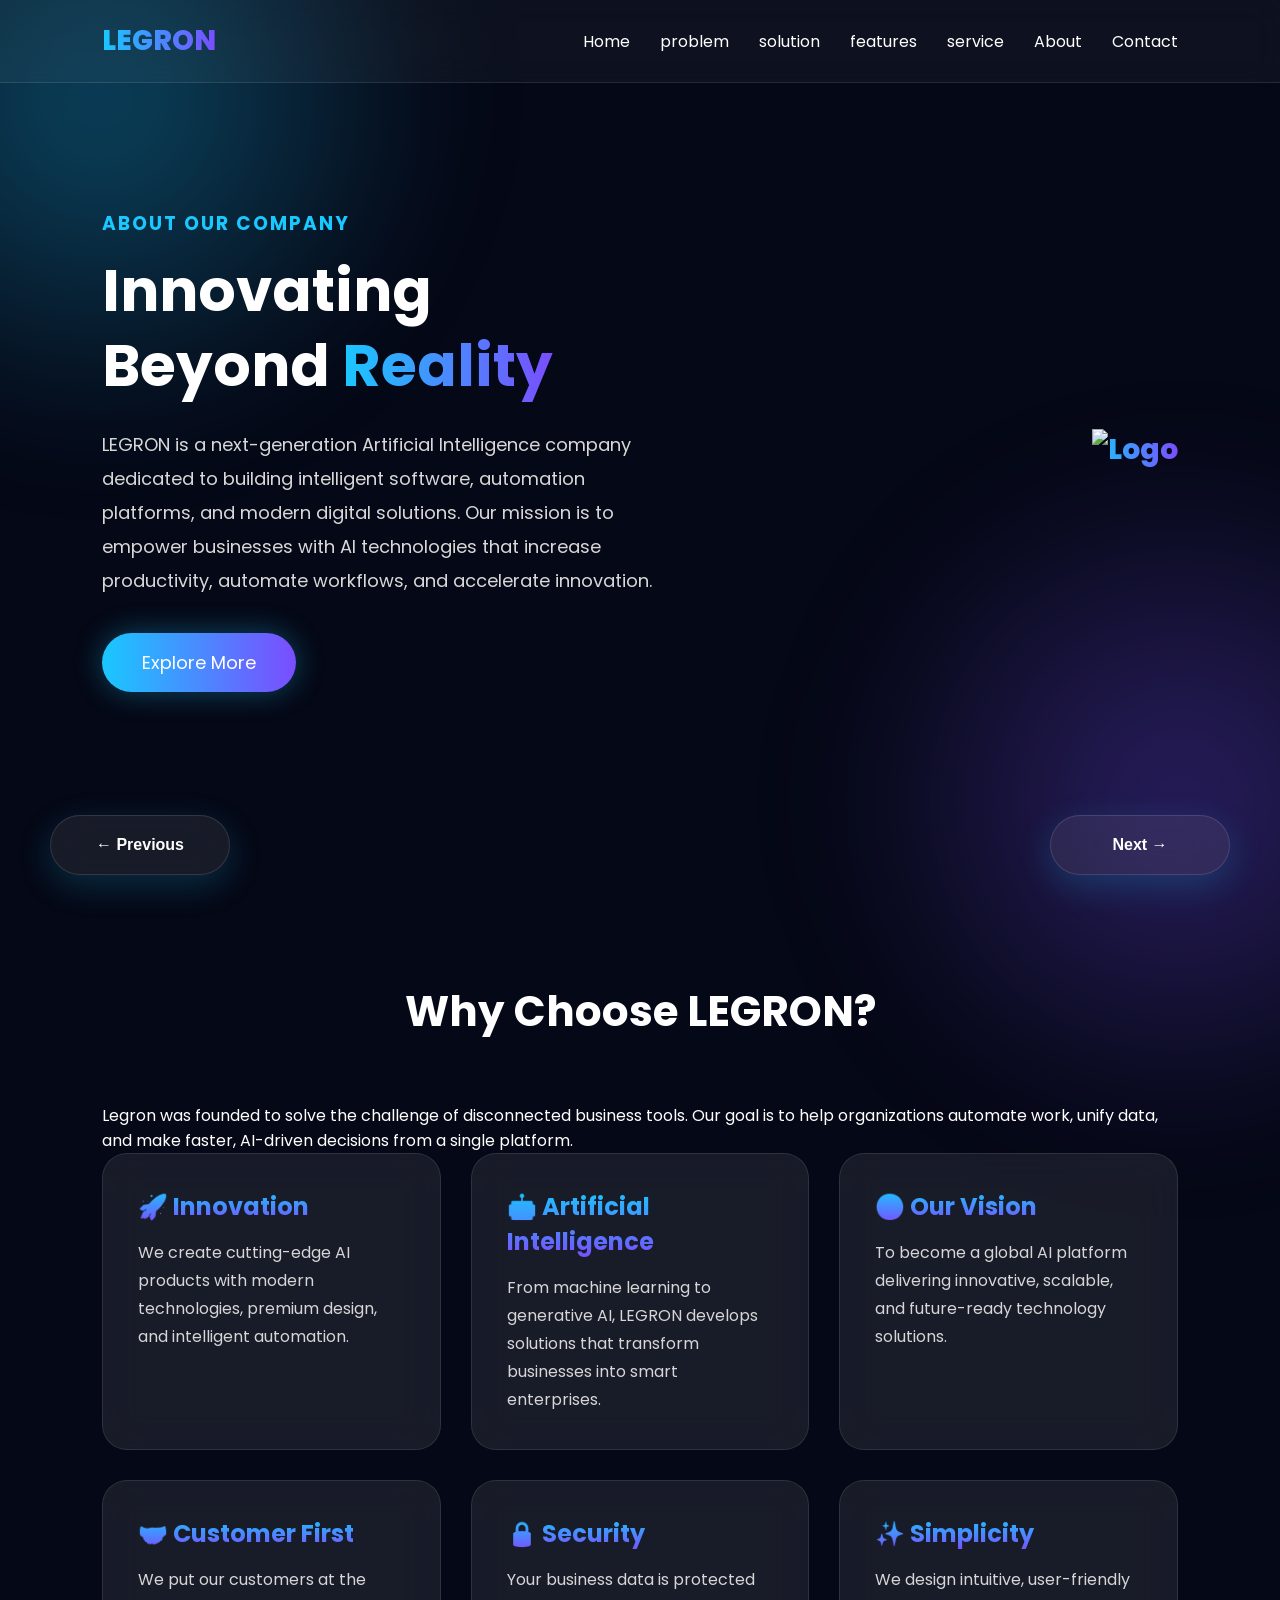
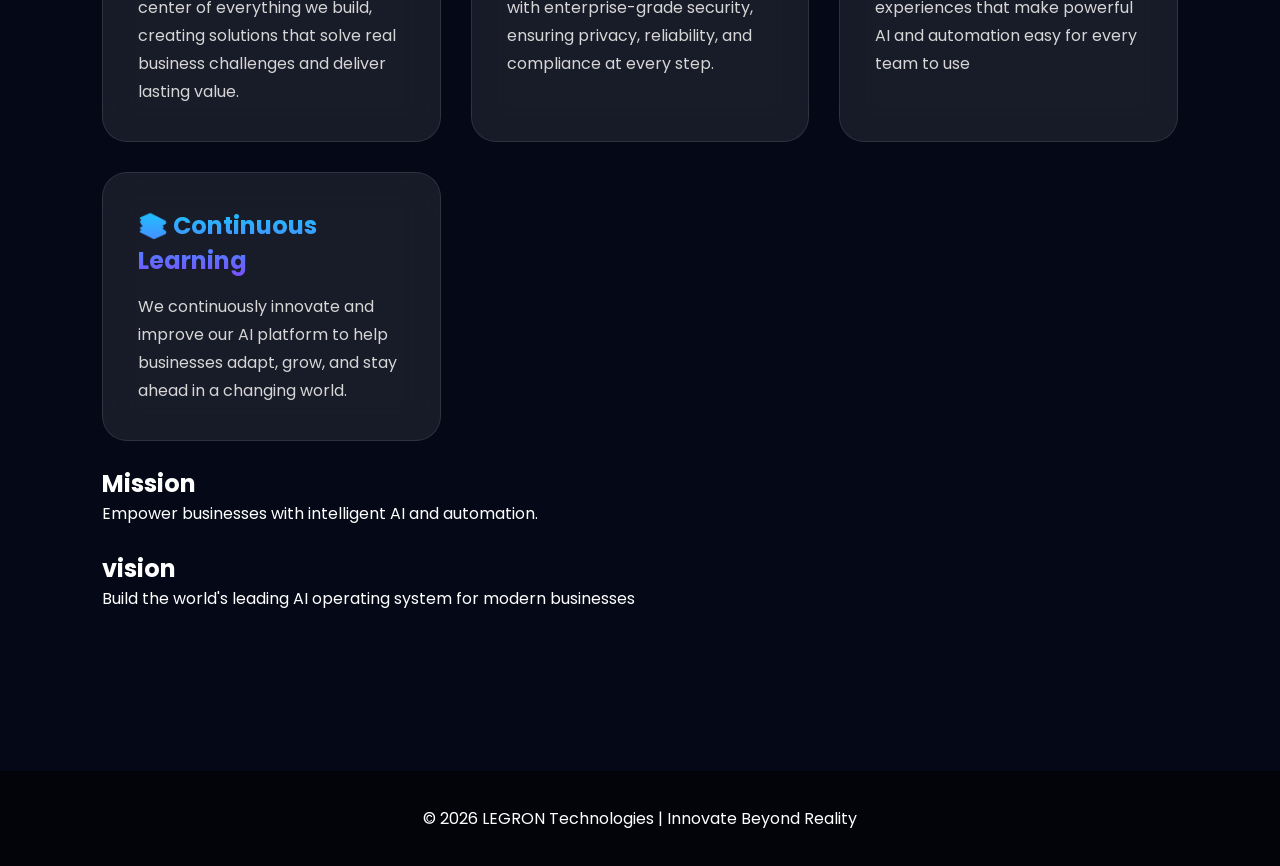
==== about.html @ fd5fa3c5 "Add files via upload" ====
<!DOCTYPE html>
<html lang="en">
<head>
<meta charset="UTF-8">
<meta name="viewport" content="width=device-width, initial-scale=1.0">
<title>About | LEGRON</title>

<link href="https://fonts.googleapis.com/css2?family=Poppins:wght@300;400;600;700;800&display=swap" rel="stylesheet">

<style>

*{
margin:0;
padding:0;
box-sizing:border-box;
font-family:'Poppins',sans-serif;
}

body{

background:#050816;
overflow-x:hidden;
color:white;

}

/* Animated Background */

body::before{

content:"";
position:fixed;
width:700px;
height:700px;
background:radial-gradient(circle,#19c8ff55,transparent 70%);
top:-250px;
left:-250px;
filter:blur(60px);
animation:move1 10s infinite alternate;
z-index:-2;

}

body::after{

content:"";
position:fixed;
width:700px;
height:700px;
background:radial-gradient(circle,#7a4dff55,transparent 70%);
bottom:-250px;
right:-250px;
filter:blur(60px);
animation:move2 12s infinite alternate;
z-index:-2;

}

@keyframes move1{

100%{

transform:translate(150px,120px);

}

}

@keyframes move2{

100%{

transform:translate(-150px,-100px);

}

}

/* Navbar */

nav{

width:100%;
display:flex;
justify-content:space-between;
align-items:center;
padding:20px 8%;
position:fixed;
top:0;
background:rgba(255,255,255,.04);
backdrop-filter:blur(15px);
border-bottom:1px solid rgba(255,255,255,.1);
z-index:100;

}

.logo{

font-size:28px;
font-weight:800;
background:linear-gradient(90deg,#19c8ff,#7a4dff);
-webkit-background-clip:text;
-webkit-text-fill-color:transparent;

}

nav ul{

display:flex;
list-style:none;
gap:30px;

}

nav ul li a{

text-decoration:none;
color:white;
transition:.4s;

}

nav ul li a:hover{

color:#19c8ff;

}

/* Hero */

.hero{

min-height:100vh;
display:flex;
align-items:center;
justify-content:space-between;
padding:140px 8%;

}

.left{

width:52%;

}

.left h3{

color:#19c8ff;
letter-spacing:2px;
margin-bottom:15px;

}

.left h1{

font-size:58px;
line-height:75px;
margin-bottom:25px;

}

.left span{

background:linear-gradient(90deg,#19c8ff,#7a4dff);
-webkit-background-clip:text;
-webkit-text-fill-color:transparent;

}

.left p{

font-size:18px;
line-height:34px;
color:#d8d8d8;
margin-bottom:35px;

}

.btn{

padding:16px 40px;
border:none;
border-radius:40px;
font-size:18px;
cursor:pointer;
color:white;
background:linear-gradient(90deg,#19c8ff,#7a4dff);
box-shadow:0 0 30px #19c8ff55;
transition:.5s;

}

.btn:hover{

transform:translateY(-6px) scale(1.05);
box-shadow:0 0 45px #7a4dff;

}

/* Right */

.right{

width:40%;
display:flex;
justify-content:center;

}

.glass{

width:420px;
height:420px;
border-radius:35px;
background:rgba(255,255,255,.08);
backdrop-filter:blur(20px);
border:1px solid rgba(255,255,255,.15);
display:flex;
justify-content:center;
align-items:center;
position:relative;
animation:float 5s ease-in-out infinite;
overflow:hidden;

}

.glass::before{

content:"";
position:absolute;
width:180%;
height:180%;
background:linear-gradient(transparent,#19c8ff44,transparent,#7a4dff44);
transform:rotate(45deg);
animation:shine 6s linear infinite;

}

@keyframes shine{

100%{

transform:rotate(405deg);

}

}

.glass h2{

font-size:130px;
background:linear-gradient(#19c8ff,#7a4dff);
-webkit-background-clip:text;
-webkit-text-fill-color:transparent;
z-index:2;

}

@keyframes float{

50%{

transform:translateY(-20px);

}

}

/* Mission */

.section{

padding:80px 8%;

}

.title{

text-align:center;
font-size:42px;
margin-bottom:60px;

}

.cards{

display:grid;
grid-template-columns:repeat(auto-fit,minmax(280px,1fr));
gap:30px;

}

.card{

background:rgba(255,255,255,.08);
backdrop-filter:blur(18px);
border:1px solid rgba(255,255,255,.1);
padding:35px;
border-radius:25px;
transition:.5s;

}

.card:hover{

transform:translateY(-15px);
box-shadow:0 0 35px #19c8ff55;

}

.card h2{

margin-bottom:15px;
background:linear-gradient(#19c8ff,#7a4dff);
-webkit-background-clip:text;
-webkit-text-fill-color:transparent;

}

.card p{

line-height:28px;
color:#d6d6d6;

}
/*==================================================
        PAGE NAVIGATION
==================================================*/

.page-navigation{

position:fixed;

bottom:25px;

left:0;

width:100%;

display:flex;

justify-content:space-between;

padding:0 40px;

pointer-events:none;

z-index:999;

}

.nav-page{

pointer-events:auto;

display:flex;

justify-content:center;

align-items:center;

width:180px;

height:60px;

text-decoration:none;

font-family:'Orbitron',sans-serif;

font-size:16px;

font-weight:600;

color:#ffffff;

background:rgba(255,255,255,.08);

backdrop-filter:blur(20px);

border:1px solid rgba(255,255,255,.12);

border-radius:50px;

transition:.4s;

box-shadow:

0 10px 35px rgba(25,200,255,.2);

overflow:hidden;

position:relative;

}

.nav-page::before{

content:"";

position:absolute;

left:-100%;

top:0;

width:100%;

height:100%;

background:linear-gradient(

90deg,

transparent,

rgba(255,255,255,.25),

transparent

);

transition:.6s;

}

.nav-page:hover::before{

left:100%;

}

.nav-page:hover{

transform:translateY(-6px);

background:linear-gradient(135deg,#19C8FF,#7A4DFF);

box-shadow:

0 0 35px rgba(25,200,255,.55),

0 0 60px rgba(122,77,255,.45);

}

.prev{

margin-left:10px;

}

.next{

margin-right:10px;

}

/* Footer */

footer{

padding:35px;
text-align:center;
background:#03040a;
margin-top:80px;

}

</style>
</head>

<body>

<nav>

<div class="logo">LEGRON</div>

<ul>

<li><a href="index.html">Home</a></li>

<li><a href="problem.html">problem</a></li>

<li><a href="solution.html">solution</a></li>

<li><a href="features.html">features</a></li>

<li><a href="services.html">service</a></li>

<li><a href="about.html">About</a></li>

<li><a href="contact.html">Contact</a></li>

</ul>

</nav>

<section class="hero">

<div class="left">

<h3>ABOUT OUR COMPANY</h3>

<h1>Innovating Beyond <span>Reality</span></h1>

<p>

LEGRON is a next-generation Artificial Intelligence company dedicated to
building intelligent software, automation platforms, and modern digital
solutions. Our mission is to empower businesses with AI technologies that
increase productivity, automate workflows, and accelerate innovation.

</p>

<button class="btn">Explore More</button>

</div>

<div class="logo">

<img src="../images/logo.png" alt="Logo">

</div>

</section>

<section class="section">

<h1 class="title">Why Choose LEGRON?</h1>
<p>Legron was founded to solve the challenge 
of disconnected business tools. Our goal is to 
help organizations automate work, unify data, 
and make faster, AI-driven decisions from a single platform.</p>

<div class="cards">

<div class="card">

<h2>🚀 Innovation</h2>

<p>

We create cutting-edge AI products with modern technologies,
premium design, and intelligent automation.

</p>

</div>

<div class="card">

<h2>🤖 Artificial Intelligence</h2>

<p>

From machine learning to generative AI,
LEGRON develops solutions that transform
businesses into smart enterprises.

</p>

</div>

<div class="card">

<h2>🌍 Our Vision</h2>

<p>

To become a global AI platform delivering
innovative, scalable, and future-ready
technology solutions.

</p>

</div>
<div class="card">

<h2>🤝 Customer First</h2>

<p>

We put our customers at the 
center of everything we build, 
creating solutions that solve real 
business challenges and deliver lasting value.

</p>

</div>
<div class="card">

<h2>🔒 Security</h2>

<p>

Your business data is protected 
with enterprise-grade security, 
ensuring privacy, reliability, and compliance at every step.

</p>

</div>
<div class="card">

<h2>✨ Simplicity</h2>

<p>

We design intuitive, 
user-friendly experiences 
that make powerful AI and automation 
easy for every team to use

</p>

</div>
<div class="card">

<h2>📚 Continuous Learning</h2>

<p>

We continuously innovate 
and improve our AI platform 
to help businesses adapt, grow, 
and stay ahead in a changing world.

</p>

</div>


</div>
<br>
<h1>Mission</h1>
<p>Empower businesses with intelligent AI and automation.</p><br>
<h1>vision</h1>
<p>Build the world's leading AI operating system for modern businesses</p>
</section>
<!--================ PAGE NAVIGATION ================-->

<div class="page-navigation">

<a href="services.html" class="nav-page prev">

← Previous

</a>

<a href="contact.html" class="nav-page next">

Next →

</a>

</div>


<footer>

© 2026 LEGRON Technologies | Innovate Beyond Reality

</footer>

</body>
</html>
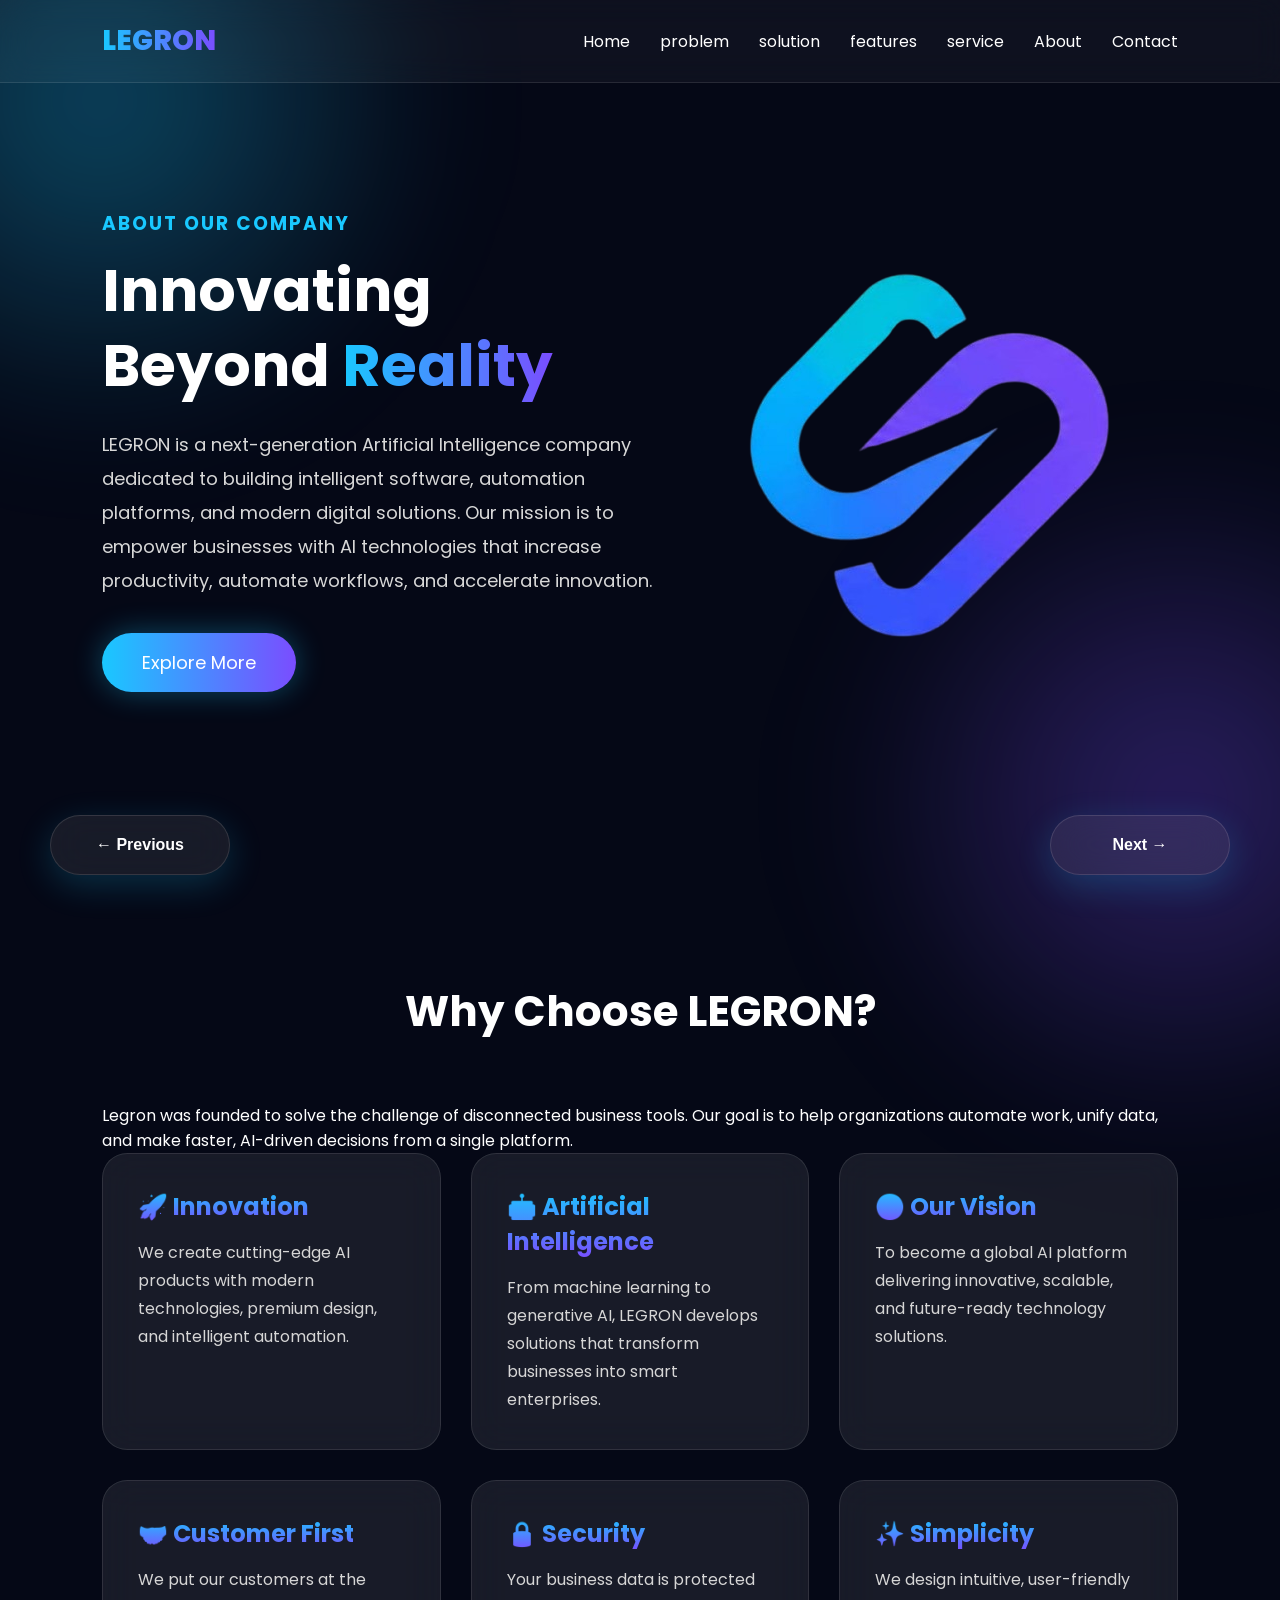
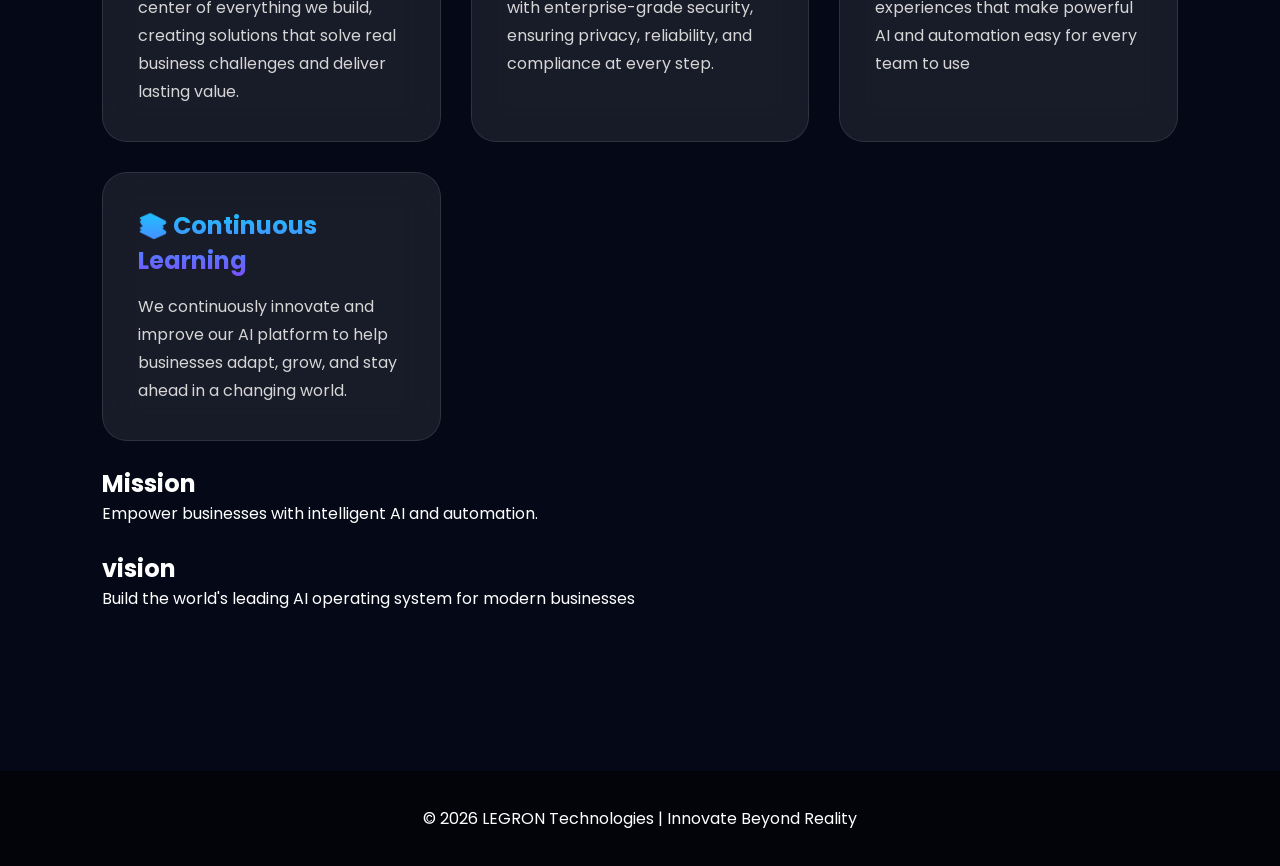
==== commit 2f3f7f38: "Update about.html" ====
--- a/about.html
+++ b/about.html
@@ -519,7 +519,7 @@
 
 <div class="logo">
 
-<img src="../images/logo.png" alt="Logo">
+<img src="logo.png" alt="Logo">
 
 </div>
 
@@ -665,4 +665,4 @@
 </footer>
 
 </body>
-</html>+</html>
